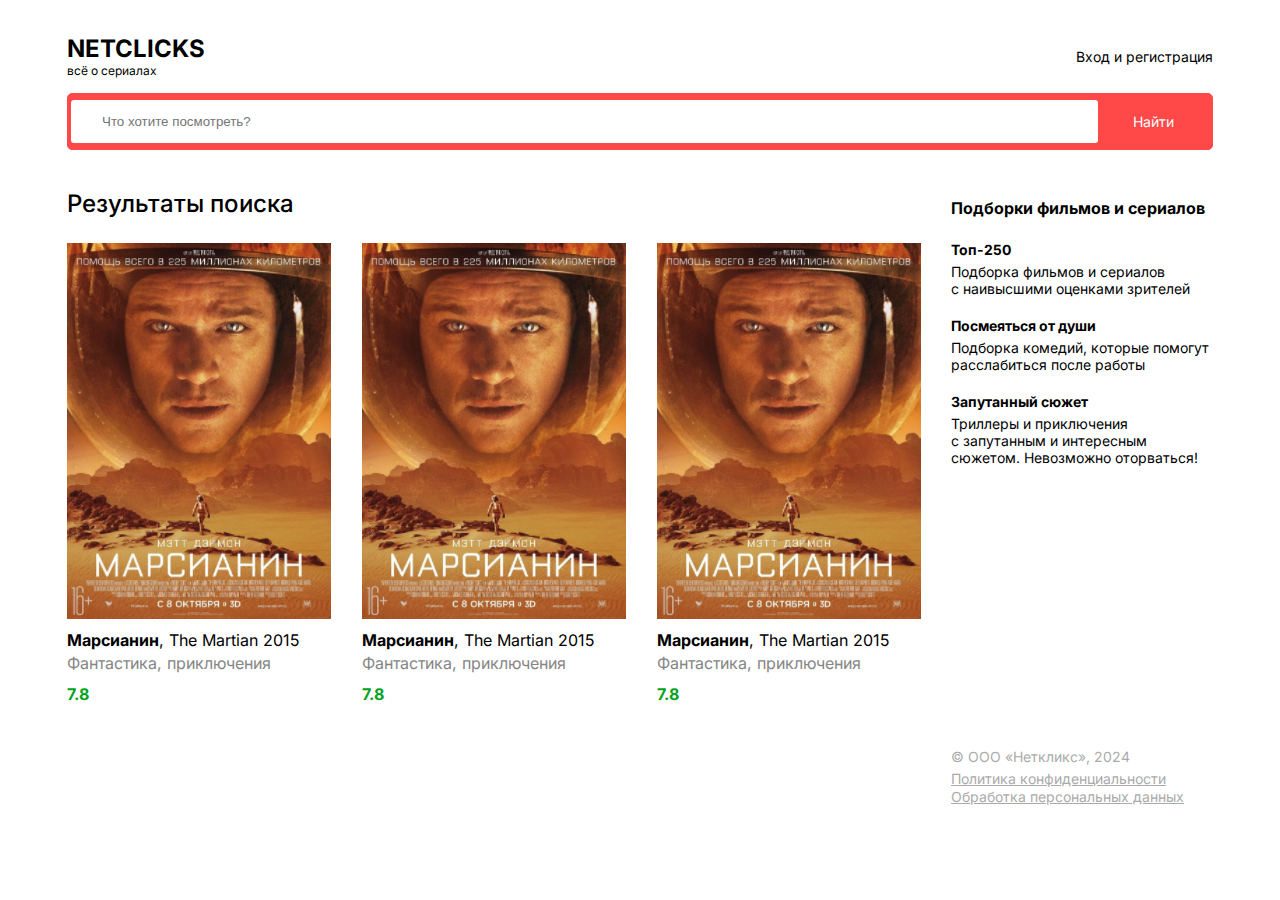
==== index.html @ c2b914e4 "day1" ====
<!DOCTYPE html>
<html lang="ru">
  <head>
    <meta charset="UTF-8" />
    <meta name="viewport" content="width=device-width, initial-scale=1.0" />
    <title>Netclicks</title>
    <link href="./css/style.css" rel="stylesheet" />
  </head>
  <body>
    <header class="header">
      <div class="container header__container">
        <a class="header__logo" href="/index.html">
          NETCLICKS
          <span class="header__logo-text">всё о сериалах</span>
        </a>
        <a class="header__btn">
          <span class="header__btn-text">Вход и регистрация</span>
          <img
            class="header__btn_mobile"
            src="./images/burger.svg"
            alt="кнопка меню"
            aria-label="кнопка мобильного меню"
          />
        </a>
      </div>
    </header>

    <main>
      <section class="search">
        <div class="container">
          <div class="search__content">
            <input
              class="search__input"
              type="text"
              placeholder="Что хотите посмотреть?"
            />
            <button class="search__btn">
              <span class="search__btn-text">Найти</span>
              <img
                class="search__btn_mobile"
                src="./images/search.svg"
                alt="кнопка поиска"
                aria-label="кнопка поиска"
              />
            </button>
          </div>
        </div>
      </section>

      <section class="content">
        <div class="container">
          <div class="content-wrap">
            <div class="content__itog-search">
              <h2 class="content__title">Результаты поиска</h2>

              <div class="content__selection-list">
                <!-- card -->
                <article class="content__selection card">
                  <a class="card__link" href="#">
                    <div class="card__img">
                      <img
                        class="card-img"
                        src="./images/img-film.png"
                        srcset="./images/img-film@2x.png 2x"
                        alt="баннер фильма"
                        aria-label="баннер фильма"
                      />
                    </div>

                    <div class="card__desc">
                      <h3 class="card__title">
                        <span class="card__title_bold">Марсианин</span>, The
                        Martian 2015
                      </h3>
                      <p class="card__category">Фантастика, приключения</p>
                      <p class="card__top">7.8</p>
                    </div>
                  </a>
                </article>
                <!-- duble -->
                <article class="content__selection card">
                  <a class="card__link" href="#">
                    <div class="card__img">
                      <img
                        class="card-img"
                        src="./images/img-film.png"
                        srcset="./images/img-film@2x.png 2x"
                        alt="баннер фильма"
                        aria-label="баннер фильма"
                      />
                    </div>

                    <div class="card__desc">
                      <h3 class="card__title">
                        <span class="card__title_bold">Марсианин</span>, The
                        Martian 2015
                      </h3>
                      <p class="card__category">Фантастика, приключения</p>
                      <p class="card__top">7.8</p>
                    </div>
                  </a>
                </article>

                <article class="content__selection card">
                  <a class="card__link" href="#">
                    <div class="card__img">
                      <img
                        class="card-img"
                        src="./images/img-film.png"
                        srcset="./images/img-film@2x.png 2x"
                        alt="баннер фильма"
                        aria-label="баннер фильма"
                      />
                    </div>

                    <div class="card__desc">
                      <h3 class="card__title">
                        <span class="card__title_bold">Марсианин</span>, The
                        Martian 2015
                      </h3>
                      <p class="card__category">Фантастика, приключения</p>
                      <p class="card__top">7.8</p>
                    </div>
                  </a>
                </article>
              </div>
            </div>

            <div class="content__side">
              <div class="content__set">
                <h2 class="content__set-title">Подборки фильмов и сериалов</h2>

                <div class="content__set-list">
                  <a class="content__set-item" href="#">
                    <h3 class="content__set-category">Топ-250</h3>
                    <p class="content__set-desc">
                      Подборка фильмов и&nbsp;сериалов с&nbsp;наивысшими оценками зрителей
                    </p>
                  </a>

                  <a class="content__set-item" href="#">
                    <h3 class="content__set-category">Посмеяться от&nbsp;души</h3>
                    <p class="content__set-desc">
                      Подборка комедий, которые помогут расслабиться после&nbsp;работы
                    </p>
                  </a>

                  <a class="content__set-item" href="#">
                    <h3 class="content__set-category">Запутанный сюжет</h3>
                    <p class="content__set-desc">
                      Триллеры и&nbsp;приключения с&nbsp;запутанным и&nbsp;интересным сюжетом. Невозможно оторваться!
                    </p>
                  </a>
                </div>
              </div>

              <div class="content__footer">
                <p class="content__footer-copiright">
                  © ООО «Неткликс», 2024
                </p>
                <a class="content__footer-privacy" href="#">
                  Политика конфиденциальности
                </a>
                <a class="content__footer-personal" href="#">
                  Обработка персональных данных
                </a>
              </div>
            </div>
          </div>
        </div>
      </section>
    </main>
  </body>
</html>
---- css/style.css ----
/* fonts */
/* inter-regular - cyrillic_latin */
@font-face {
  font-display: swap; /* Check https://developer.mozilla.org/en-US/docs/Web/CSS/@font-face/font-display for other options. */
  font-family: "Inter";
  font-style: normal;
  font-weight: 400;
  src: url("../fonts/inter-v18-cyrillic_latin-regular.woff2") format("woff2"),
    /* Chrome 36+, Opera 23+, Firefox 39+, Safari 12+, iOS 10+ */
      url("../fonts/inter-v18-cyrillic_latin-regular.ttf") format("truetype"); /* Chrome 4+, Firefox 3.5+, IE 9+, Safari 3.1+, iOS 4.2+, Android Browser 2.2+ */
}
/* inter-500 - cyrillic_latin */
@font-face {
  font-display: swap; /* Check https://developer.mozilla.org/en-US/docs/Web/CSS/@font-face/font-display for other options. */
  font-family: "Inter";
  font-style: normal;
  font-weight: 500;
  src: url("../fonts/inter-v18-cyrillic_latin-500.woff2") format("woff2"),
    /* Chrome 36+, Opera 23+, Firefox 39+, Safari 12+, iOS 10+ */
      url("../fonts/inter-v18-cyrillic_latin-500.ttf") format("truetype"); /* Chrome 4+, Firefox 3.5+, IE 9+, Safari 3.1+, iOS 4.2+, Android Browser 2.2+ */
}
/* inter-700 - cyrillic_latin */
@font-face {
  font-display: swap; /* Check https://developer.mozilla.org/en-US/docs/Web/CSS/@font-face/font-display for other options. */
  font-family: "Inter";
  font-style: normal;
  font-weight: 700;
  src: url("../fonts/inter-v18-cyrillic_latin-700.woff2") format("woff2"),
    /* Chrome 36+, Opera 23+, Firefox 39+, Safari 12+, iOS 10+ */
      url("../fonts/inter-v18-cyrillic_latin-700.ttf") format("truetype"); /* Chrome 4+, Firefox 3.5+, IE 9+, Safari 3.1+, iOS 4.2+, Android Browser 2.2+ */
}

* {
  box-sizing: border-box;
}
body {
  margin: 0;
  padding: 0;
}
a {
  text-decoration: none;
  color: inherit;
}
.container {
  margin: 0 auto;
  max-width: 1194px;
  padding: 0 24px;
}

/* header */
.header {
  padding-top: 34px;
}
.header__container {
  display: flex;
  justify-content: space-between;
  align-items: center;
}
.header__logo {
  display: block;
  color: rgb(0, 0, 0);
  font-family: Inter, sans-serif;
  font-size: 24px;
  font-weight: 700;
  line-height: 29px;
  text-align: left;
}
.header__logo-text {
  display: block;
  margin: 0;
  color: rgb(0, 0, 0);
  font-family: Inter, sans-serif;
  font-size: 12px;
  font-weight: 300;
  line-height: 15px;
}
.header__btn {
  display: flex;
  color: rgb(0, 0, 0);
  font-family: Inter, sans-serif;
  font-size: 14px;
  font-weight: 400;
  line-height: 17px;
  cursor: pointer;
  transition: all 0.3s ease-in-out;
}
.header__btn:hover {
  color: rgb(255, 73, 73);
}
.header__btn_mobile {
  display: none;
}
/* search */
.search {
  padding-top: 15px;
}
.search__content {
  border: 1px solid rgb(255, 73, 73);
  border-radius: 5px;
  background: rgb(255, 73, 73);
  display: flex;
  justify-content: space-between;
  align-items: center;
  padding: 3px;
}
.search__input {
  padding: 14px 31px;
  border: none;
  outline: none;
  border-radius: 3px;
  background: rgb(255, 255, 255);
  flex-grow: 1;
  min-width: 0;
}
.search__input:placeholder {
  color: rgb(135, 135, 135);
  font-family: Inter, sans-serif;
  font-size: 14px;
  font-weight: 400;
  line-height: 17px;
}
.search__btn {
  color: rgb(255, 255, 255);
  font-family: Inter, sans-serif;
  font-size: 14px;
  font-weight: 400;
  line-height: 17px;
  padding: 14px 33px;
  background-color: inherit;
  border-color: transparent;
  flex-grow: 0;
  cursor: pointer;
}
.search__btn_mobile {
  display: none;
}

/* content */
.content {
  padding-top: 39px;
}
.content-wrap {
  display: flex;
  gap: 39px 30px;
  margin-bottom: 94px;
}
.content__itog-search {
  flex-grow: 1;
}
.content__title {
  color: rgb(0, 0, 0);
  font-family: Inter, sans-serif;
  font-size: 24px;
  font-weight: 500;
  line-height: 29px;
  margin: 0 0 25px;
}
.content__selection-list {
  display: grid;
  grid-template-columns: repeat(3, 1fr);
  gap: 39px 30px;
}
.content__side {
  max-width: 262px;
  min-height: calc(100vh - 189px - 94px);
  display: flex;
  flex-direction: column;
  gap: 120px;
  justify-content: space-between;
  margin: 0 auto;
}
.content__set {
  align-items: flex-start;
  padding-top: 10px;
}
.content__set-title {
  color: rgb(0, 0, 0);
  font-family: Inter, sans-serif;
  font-size: 16px;
  font-weight: 700;
  line-height: 19px;
  margin: 0 0 23px;
}
.content__set-list {
  display: flex;
  flex-direction: column;
  gap: 20px;
}
.content__set-item {
  display: block;
}
.content__set-category {
  color: rgb(0, 0, 0);
  font-family: Inter, sans-serif;
  font-size: 14px;
  font-weight: 700;
  line-height: 17px;
  margin: 0 0 5px;
}
.content__set-desc {
  color: rgb(0, 0, 0);
  font-family: Inter, sans-serif;
  font-size: 14px;
  font-weight: 400;
  line-height: 17px;
  margin: 0;
}
.content__footer-copiright {
  color: rgb(170, 170, 170);
  font-family: Inter;
  font-size: 14px;
  font-weight: 400;
  line-height: 17px;
  margin: 0 0 5px;
}
.content__footer-privacy {
  color: rgb(170, 170, 170);
  font-family: Inter;
  font-size: 14px;
  font-weight: 400;
  line-height: 17px;
  text-decoration-line: underline;
  margin-bottom: 5px;
}
.content__footer-personal {
  color: rgb(170, 170, 170);
  font-family: Inter;
  font-size: 14px;
  font-weight: 400;
  line-height: 17px;
  text-decoration-line: underline;
}

/* card film */
.card {
  max-width: 264px;
  margin: 0 auto;
}
.card__img {
  width: 100%;
  font-size: 0;
}
.card-img {
  width: 100%;
  height: auto;
}
.card__desc {
  padding-top: 12px;
}
.card__title {
  color: rgb(0, 0, 0);
  font-family: Inter, sans-serif;
  font-size: 16px;
  font-weight: 400;
  line-height: 19px;
  margin: 0 0 4px;
}
.card__title_bold {
  font-weight: 700;
}
.card__category {
  color: rgb(134, 134, 134);
  font-family: Inter, sans-serif;
  font-size: 16px;
  font-weight: 400;
  line-height: 19px;
  margin: 0 0 12px;
}
.card__top {
  color: rgb(4, 163, 30);
  font-family: Inter, sans-serif;
  font-size: 16px;
  font-weight: 700;
  line-height: 19px;
  margin: 0;
}

@media (max-width: 768px) {
  .header__btn {
    align-self: flex-start;
  }
  .header__btn-text {
    display: none;
  }
  .header__btn_mobile {
    display: block;
  }
  .search__btn-text {
    display: none;
  }
  .search__btn_mobile {
    display: block;
  }
  .search__input {
    padding: 14px;
  }
  .content-wrap {
    flex-direction: column;
  }
  .content__selection-list {
    grid-template-columns: repeat(1, 1fr);
    gap: 39px 30px;
  }
  /* todo шрифты отредактировать */
}
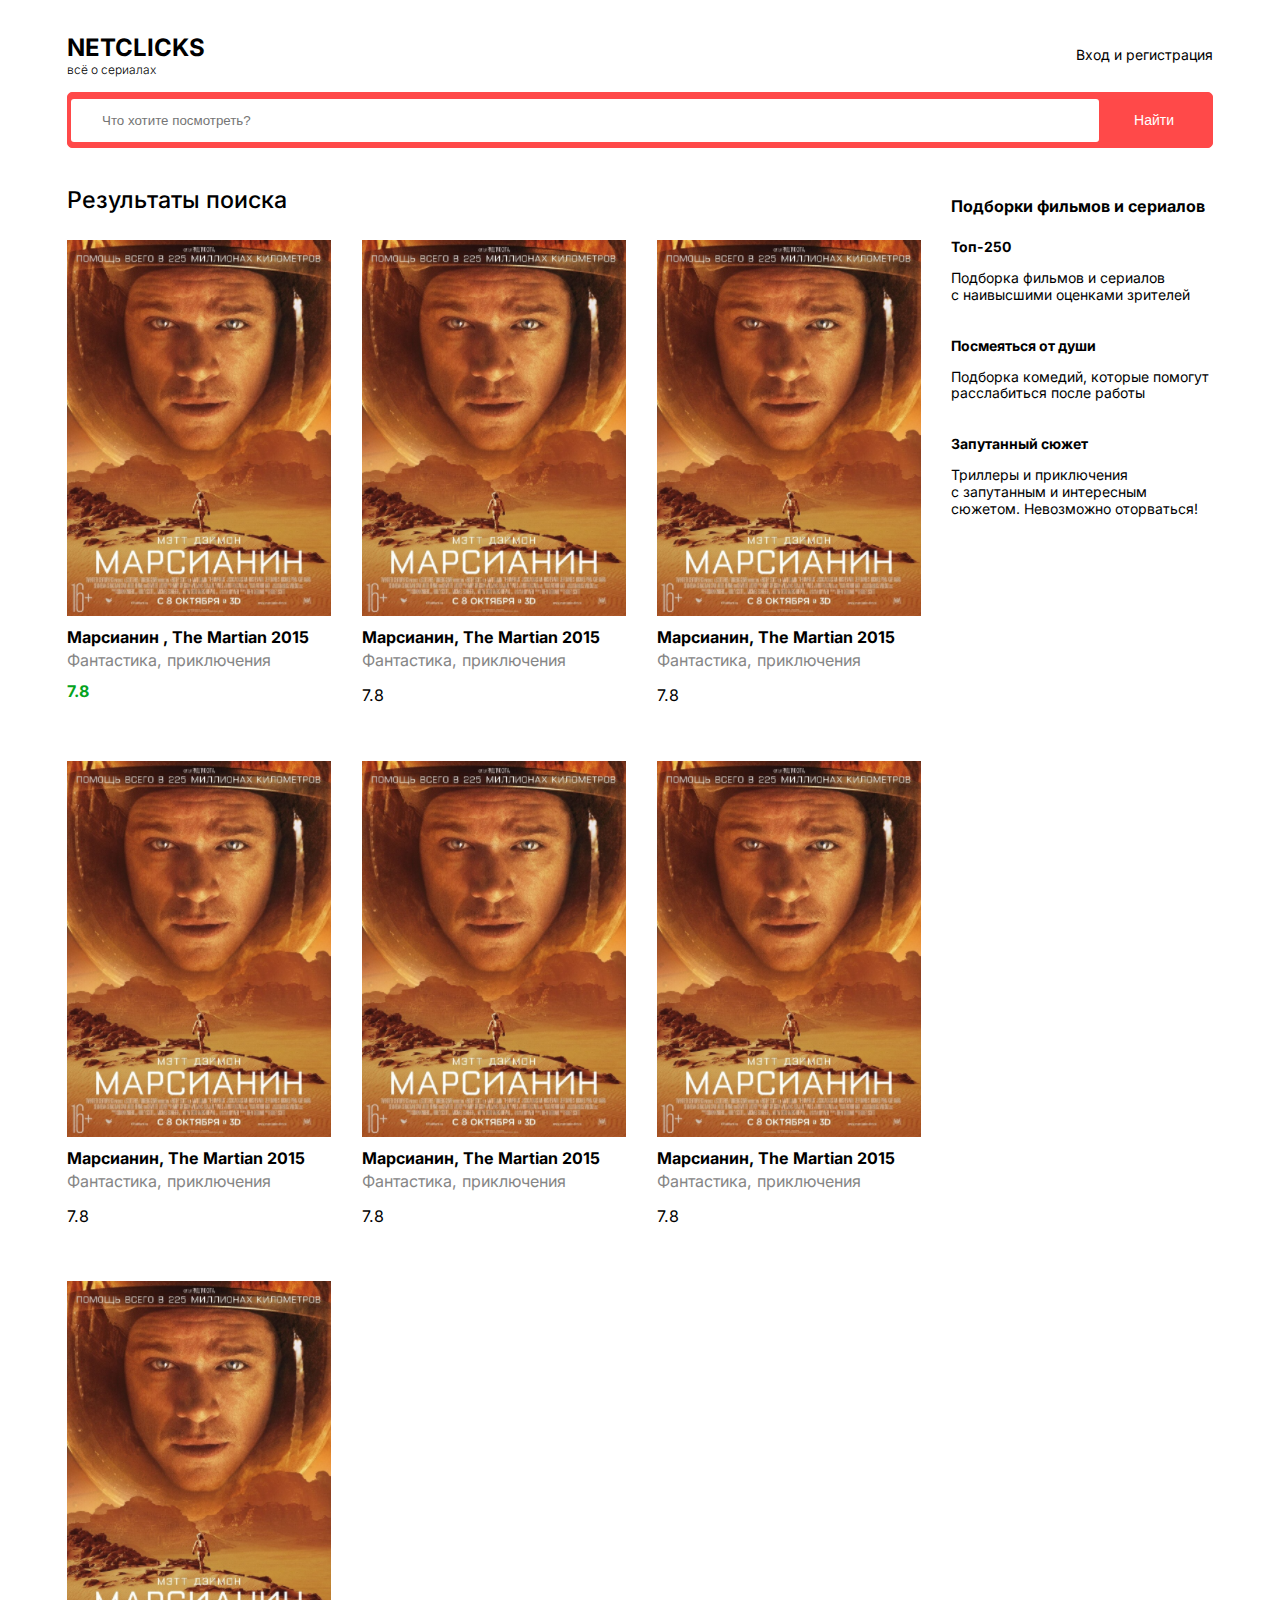
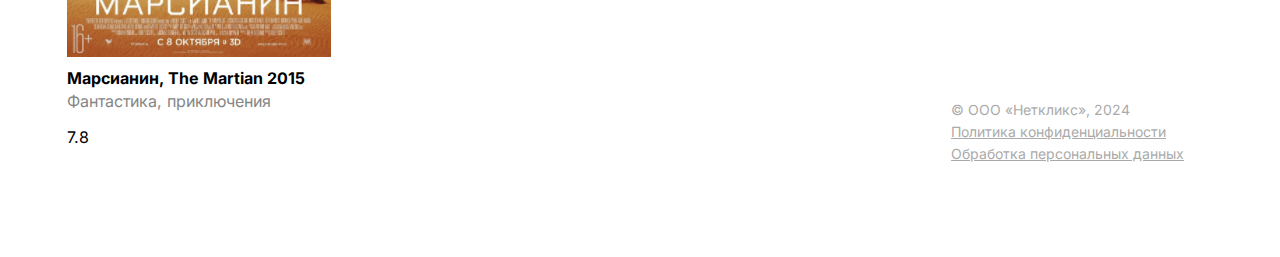
==== commit 91a2d050: "day2 add fonts" ====
--- a/index.html
+++ b/index.html
@@ -69,15 +69,107 @@
 
                     <div class="card__desc">
                       <h3 class="card__title">
-                        <span class="card__title_bold">Марсианин</span>, The
-                        Martian 2015
-                      </h3>
-                      <p class="card__category">Фантастика, приключения</p>
-                      <p class="card__top">7.8</p>
+                        <span class="card__title_bold">Марсианин</span>
+                        <span>, The Martian 2015</span>
+                      </h3>
+                      <p class="card__category">Фантастика, приключения</p>
+                      <p class="card__rating">7.8</p>
                     </div>
                   </a>
                 </article>
                 <!-- duble -->
+                <article class="content__selection card">
+                  <a class="card__link" href="#">
+                    <div class="card__img">
+                      <img
+                        class="card-img"
+                        src="./images/img-film.png"
+                        srcset="./images/img-film@2x.png 2x"
+                        alt="баннер фильма"
+                        aria-label="баннер фильма"
+                      />
+                    </div>
+
+                    <div class="card__desc">
+                      <h3 class="card__title">
+                        <span class="card__title_bold">Марсианин</span>, The
+                        Martian 2015
+                      </h3>
+                      <p class="card__category">Фантастика, приключения</p>
+                      <p class="card__top">7.8</p>
+                    </div>
+                  </a>
+                </article>
+
+                <article class="content__selection card">
+                  <a class="card__link" href="#">
+                    <div class="card__img">
+                      <img
+                        class="card-img"
+                        src="./images/img-film.png"
+                        srcset="./images/img-film@2x.png 2x"
+                        alt="баннер фильма"
+                        aria-label="баннер фильма"
+                      />
+                    </div>
+
+                    <div class="card__desc">
+                      <h3 class="card__title">
+                        <span class="card__title_bold">Марсианин</span>, The
+                        Martian 2015
+                      </h3>
+                      <p class="card__category">Фантастика, приключения</p>
+                      <p class="card__top">7.8</p>
+                    </div>
+                  </a>
+                </article>
+
+                <article class="content__selection card">
+                  <a class="card__link" href="#">
+                    <div class="card__img">
+                      <img
+                        class="card-img"
+                        src="./images/img-film.png"
+                        srcset="./images/img-film@2x.png 2x"
+                        alt="баннер фильма"
+                        aria-label="баннер фильма"
+                      />
+                    </div>
+
+                    <div class="card__desc">
+                      <h3 class="card__title">
+                        <span class="card__title_bold">Марсианин</span>, The
+                        Martian 2015
+                      </h3>
+                      <p class="card__category">Фантастика, приключения</p>
+                      <p class="card__top">7.8</p>
+                    </div>
+                  </a>
+                </article>
+
+                <article class="content__selection card">
+                  <a class="card__link" href="#">
+                    <div class="card__img">
+                      <img
+                        class="card-img"
+                        src="./images/img-film.png"
+                        srcset="./images/img-film@2x.png 2x"
+                        alt="баннер фильма"
+                        aria-label="баннер фильма"
+                      />
+                    </div>
+
+                    <div class="card__desc">
+                      <h3 class="card__title">
+                        <span class="card__title_bold">Марсианин</span>, The
+                        Martian 2015
+                      </h3>
+                      <p class="card__category">Фантастика, приключения</p>
+                      <p class="card__top">7.8</p>
+                    </div>
+                  </a>
+                </article>
+                
                 <article class="content__selection card">
                   <a class="card__link" href="#">
                     <div class="card__img">
--- a/css/style.css
+++ b/css/style.css
@@ -1,33 +1,39 @@
 /* fonts */
+/* inter-300 - cyrillic_latin */
+@font-face {
+  font-display: swap; /* Check https://developer.mozilla.org/en-US/docs/Web/CSS/@font-face/font-display for other options. */
+  font-family: 'Inter';
+  font-style: normal;
+  font-weight: 300;
+  src: url('../fonts/inter-v18-cyrillic_latin-300.woff2') format('woff2'), /* Chrome 36+, Opera 23+, Firefox 39+, Safari 12+, iOS 10+ */
+       url('../fonts/inter-v18-cyrillic_latin-300.ttf') format('truetype'); /* Chrome 4+, Firefox 3.5+, IE 9+, Safari 3.1+, iOS 4.2+, Android Browser 2.2+ */
+}
 /* inter-regular - cyrillic_latin */
 @font-face {
   font-display: swap; /* Check https://developer.mozilla.org/en-US/docs/Web/CSS/@font-face/font-display for other options. */
-  font-family: "Inter";
+  font-family: 'Inter';
   font-style: normal;
   font-weight: 400;
-  src: url("../fonts/inter-v18-cyrillic_latin-regular.woff2") format("woff2"),
-    /* Chrome 36+, Opera 23+, Firefox 39+, Safari 12+, iOS 10+ */
-      url("../fonts/inter-v18-cyrillic_latin-regular.ttf") format("truetype"); /* Chrome 4+, Firefox 3.5+, IE 9+, Safari 3.1+, iOS 4.2+, Android Browser 2.2+ */
+  src: url('../fonts/inter-v18-cyrillic_latin-regular.woff2') format('woff2'), /* Chrome 36+, Opera 23+, Firefox 39+, Safari 12+, iOS 10+ */
+       url('../fonts/inter-v18-cyrillic_latin-regular.ttf') format('truetype'); /* Chrome 4+, Firefox 3.5+, IE 9+, Safari 3.1+, iOS 4.2+, Android Browser 2.2+ */
 }
 /* inter-500 - cyrillic_latin */
 @font-face {
   font-display: swap; /* Check https://developer.mozilla.org/en-US/docs/Web/CSS/@font-face/font-display for other options. */
-  font-family: "Inter";
+  font-family: 'Inter';
   font-style: normal;
   font-weight: 500;
-  src: url("../fonts/inter-v18-cyrillic_latin-500.woff2") format("woff2"),
-    /* Chrome 36+, Opera 23+, Firefox 39+, Safari 12+, iOS 10+ */
-      url("../fonts/inter-v18-cyrillic_latin-500.ttf") format("truetype"); /* Chrome 4+, Firefox 3.5+, IE 9+, Safari 3.1+, iOS 4.2+, Android Browser 2.2+ */
+  src: url('../fonts/inter-v18-cyrillic_latin-500.woff2') format('woff2'), /* Chrome 36+, Opera 23+, Firefox 39+, Safari 12+, iOS 10+ */
+       url('../fonts/inter-v18-cyrillic_latin-500.ttf') format('truetype'); /* Chrome 4+, Firefox 3.5+, IE 9+, Safari 3.1+, iOS 4.2+, Android Browser 2.2+ */
 }
 /* inter-700 - cyrillic_latin */
 @font-face {
   font-display: swap; /* Check https://developer.mozilla.org/en-US/docs/Web/CSS/@font-face/font-display for other options. */
-  font-family: "Inter";
-  font-style: normal;
-  font-weight: 700;
-  src: url("../fonts/inter-v18-cyrillic_latin-700.woff2") format("woff2"),
-    /* Chrome 36+, Opera 23+, Firefox 39+, Safari 12+, iOS 10+ */
-      url("../fonts/inter-v18-cyrillic_latin-700.ttf") format("truetype"); /* Chrome 4+, Firefox 3.5+, IE 9+, Safari 3.1+, iOS 4.2+, Android Browser 2.2+ */
+  font-family: 'Inter';
+  font-style: normal;
+  font-weight: 700;
+  src: url('../fonts/inter-v18-cyrillic_latin-700.woff2') format('woff2'), /* Chrome 36+, Opera 23+, Firefox 39+, Safari 12+, iOS 10+ */
+       url('../fonts/inter-v18-cyrillic_latin-700.ttf') format('truetype'); /* Chrome 4+, Firefox 3.5+, IE 9+, Safari 3.1+, iOS 4.2+, Android Browser 2.2+ */
 }
 
 * {
@@ -36,6 +42,10 @@
 body {
   margin: 0;
   padding: 0;
+  font-family: Inter, sans-serif;
+  font-weight: normal;
+  line-height: 1.2;
+  color: rgb(0, 0, 0);
 }
 a {
   text-decoration: none;
@@ -58,29 +68,19 @@
 }
 .header__logo {
   display: block;
-  color: rgb(0, 0, 0);
-  font-family: Inter, sans-serif;
   font-size: 24px;
   font-weight: 700;
-  line-height: 29px;
   text-align: left;
 }
 .header__logo-text {
   display: block;
   margin: 0;
-  color: rgb(0, 0, 0);
-  font-family: Inter, sans-serif;
   font-size: 12px;
   font-weight: 300;
-  line-height: 15px;
 }
 .header__btn {
   display: flex;
-  color: rgb(0, 0, 0);
-  font-family: Inter, sans-serif;
-  font-size: 14px;
-  font-weight: 400;
-  line-height: 17px;
+  font-size: 14px;
   cursor: pointer;
   transition: all 0.3s ease-in-out;
 }
@@ -114,17 +114,11 @@
 }
 .search__input:placeholder {
   color: rgb(135, 135, 135);
-  font-family: Inter, sans-serif;
-  font-size: 14px;
-  font-weight: 400;
-  line-height: 17px;
+  font-size: 14px;
 }
 .search__btn {
   color: rgb(255, 255, 255);
-  font-family: Inter, sans-serif;
-  font-size: 14px;
-  font-weight: 400;
-  line-height: 17px;
+  font-size: 14px;
   padding: 14px 33px;
   background-color: inherit;
   border-color: transparent;
@@ -148,11 +142,9 @@
   flex-grow: 1;
 }
 .content__title {
-  color: rgb(0, 0, 0);
-  font-family: Inter, sans-serif;
-  font-size: 24px;
+  /* font-size: 24px; */
+  font-size: clamp(1.125rem, 1.018rem + 0.54vw, 1.5rem);
   font-weight: 500;
-  line-height: 29px;
   margin: 0 0 25px;
 }
 .content__selection-list {
@@ -174,11 +166,8 @@
   padding-top: 10px;
 }
 .content__set-title {
-  color: rgb(0, 0, 0);
-  font-family: Inter, sans-serif;
-  font-size: 16px;
-  font-weight: 700;
-  line-height: 19px;
+  font-size: 16px;
+  font-weight: 700;
   margin: 0 0 23px;
 }
 .content__set-list {
@@ -190,45 +179,34 @@
   display: block;
 }
 .content__set-category {
-  color: rgb(0, 0, 0);
-  font-family: Inter, sans-serif;
-  font-size: 14px;
-  font-weight: 700;
-  line-height: 17px;
+  font-size: 14px;
+  font-weight: 700;
   margin: 0 0 5px;
 }
 .content__set-desc {
-  color: rgb(0, 0, 0);
-  font-family: Inter, sans-serif;
-  font-size: 14px;
-  font-weight: 400;
-  line-height: 17px;
-  margin: 0;
+  font-size: 14px;
 }
 .content__footer-copiright {
   color: rgb(170, 170, 170);
   font-family: Inter;
   font-size: 14px;
-  font-weight: 400;
-  line-height: 17px;
   margin: 0 0 5px;
 }
 .content__footer-privacy {
+  display: block;
   color: rgb(170, 170, 170);
   font-family: Inter;
   font-size: 14px;
-  font-weight: 400;
-  line-height: 17px;
   text-decoration-line: underline;
-  margin-bottom: 5px;
+  margin: 0 0 5px;
 }
 .content__footer-personal {
+  display: block;
   color: rgb(170, 170, 170);
   font-family: Inter;
   font-size: 14px;
-  font-weight: 400;
-  line-height: 17px;
   text-decoration-line: underline;
+  margin: 0;
 }
 
 /* card film */
@@ -248,11 +226,8 @@
   padding-top: 12px;
 }
 .card__title {
-  color: rgb(0, 0, 0);
-  font-family: Inter, sans-serif;
-  font-size: 16px;
-  font-weight: 400;
-  line-height: 19px;
+  font-size: 16px;
+
   margin: 0 0 4px;
 }
 .card__title_bold {
@@ -260,18 +235,13 @@
 }
 .card__category {
   color: rgb(134, 134, 134);
-  font-family: Inter, sans-serif;
-  font-size: 16px;
-  font-weight: 400;
-  line-height: 19px;
+  font-size: 16px;
   margin: 0 0 12px;
 }
-.card__top {
+.card__rating {
   color: rgb(4, 163, 30);
-  font-family: Inter, sans-serif;
-  font-size: 16px;
-  font-weight: 700;
-  line-height: 19px;
+  font-size: 16px;
+  font-weight: 700;
   margin: 0;
 }
 
@@ -301,5 +271,4 @@
     grid-template-columns: repeat(1, 1fr);
     gap: 39px 30px;
   }
-  /* todo шрифты отредактировать */
-}
+}
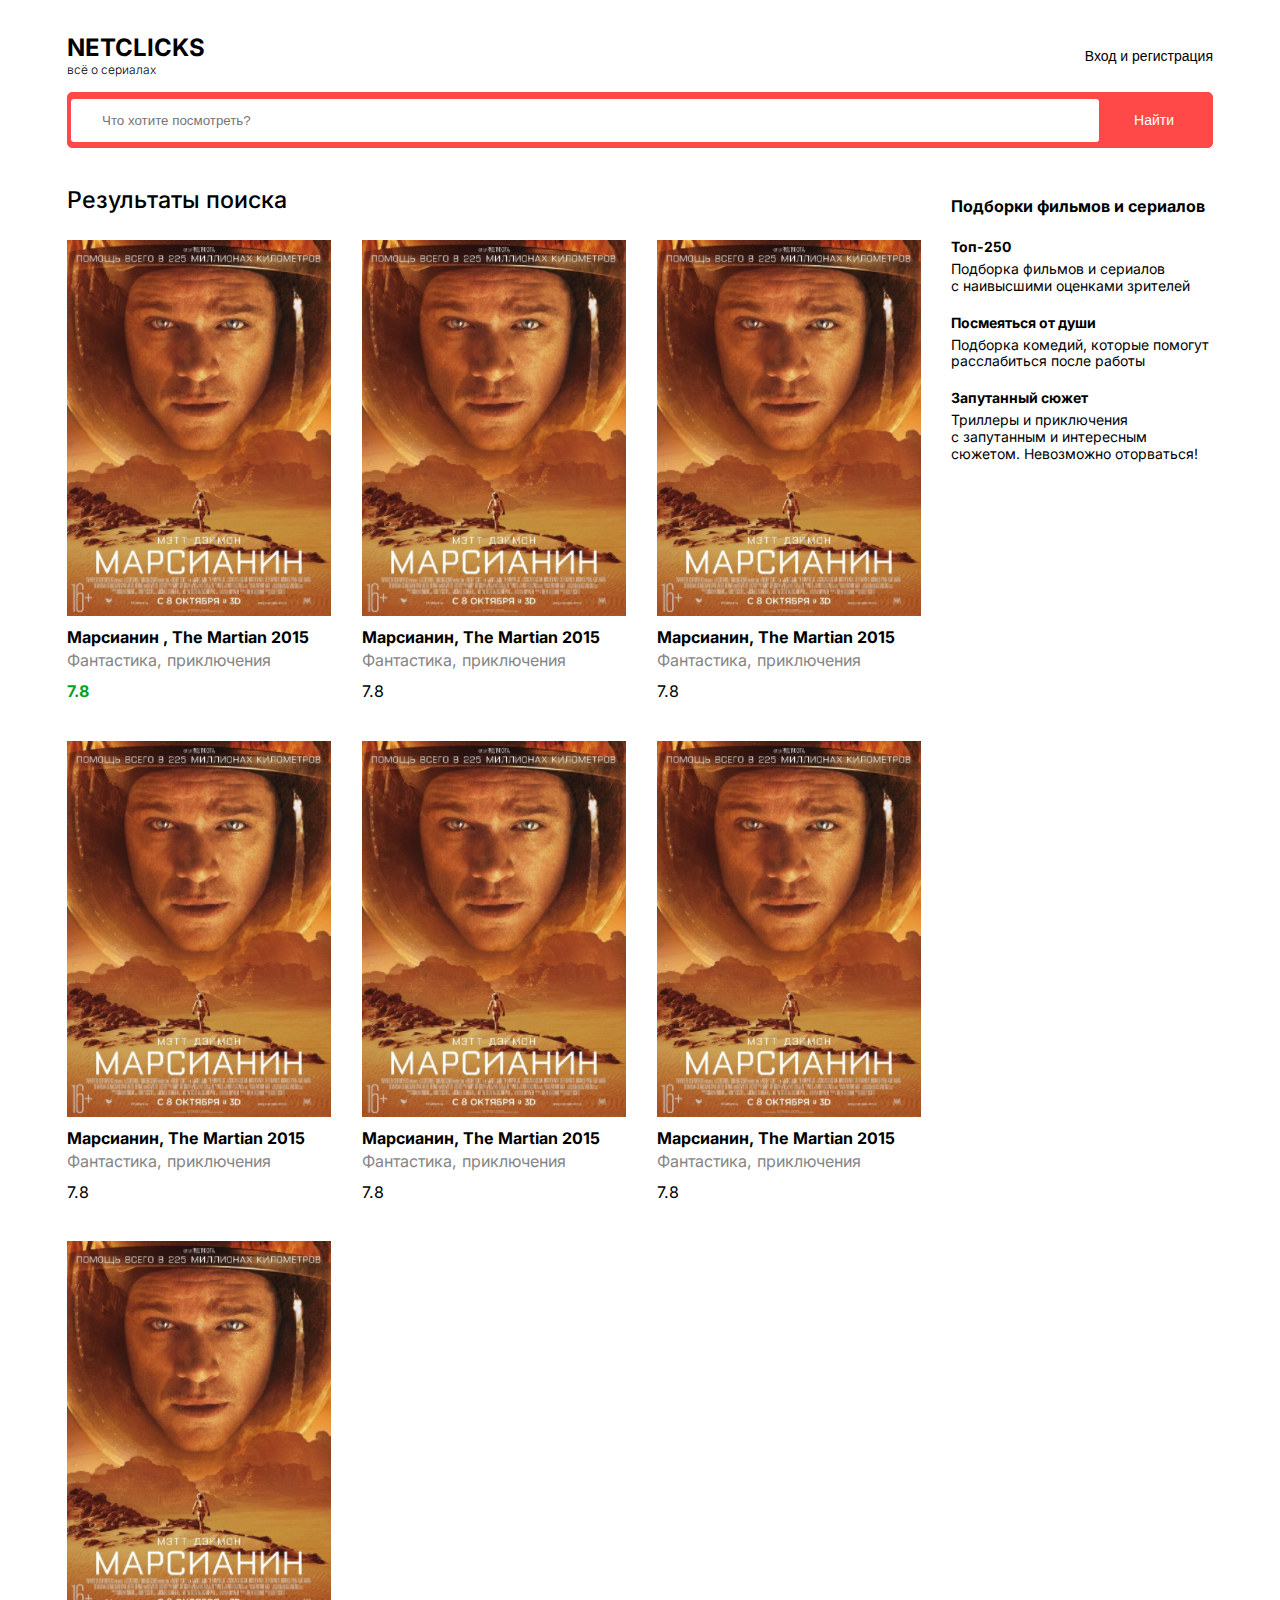
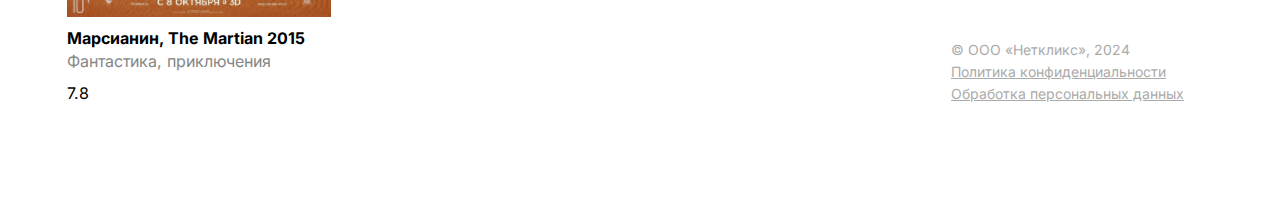
==== commit 5369e7d8: "day2 add film-page" ====
--- a/index.html
+++ b/index.html
@@ -13,7 +13,7 @@
           NETCLICKS
           <span class="header__logo-text">всё о сериалах</span>
         </a>
-        <a class="header__btn">
+        <button class="header__btn">
           <span class="header__btn-text">Вход и регистрация</span>
           <img
             class="header__btn_mobile"
@@ -21,14 +21,16 @@
             alt="кнопка меню"
             aria-label="кнопка мобильного меню"
           />
-        </a>
+        </button>
       </div>
     </header>
 
     <main>
+      <h1 class="hidden"></h1>
       <section class="search">
         <div class="container">
           <div class="search__content">
+            <h2 class="hidden">Поиск по сайту</h2>
             <input
               class="search__input"
               type="text"
@@ -56,7 +58,7 @@
               <div class="content__selection-list">
                 <!-- card -->
                 <article class="content__selection card">
-                  <a class="card__link" href="#">
+                  <a class="card__link" href="./pages/film.html">
                     <div class="card__img">
                       <img
                         class="card-img"
@@ -79,76 +81,76 @@
                 </article>
                 <!-- duble -->
                 <article class="content__selection card">
-                  <a class="card__link" href="#">
-                    <div class="card__img">
-                      <img
-                        class="card-img"
-                        src="./images/img-film.png"
-                        srcset="./images/img-film@2x.png 2x"
-                        alt="баннер фильма"
-                        aria-label="баннер фильма"
-                      />
-                    </div>
-
-                    <div class="card__desc">
-                      <h3 class="card__title">
-                        <span class="card__title_bold">Марсианин</span>, The
-                        Martian 2015
-                      </h3>
-                      <p class="card__category">Фантастика, приключения</p>
-                      <p class="card__top">7.8</p>
-                    </div>
-                  </a>
-                </article>
-
-                <article class="content__selection card">
-                  <a class="card__link" href="#">
-                    <div class="card__img">
-                      <img
-                        class="card-img"
-                        src="./images/img-film.png"
-                        srcset="./images/img-film@2x.png 2x"
-                        alt="баннер фильма"
-                        aria-label="баннер фильма"
-                      />
-                    </div>
-
-                    <div class="card__desc">
-                      <h3 class="card__title">
-                        <span class="card__title_bold">Марсианин</span>, The
-                        Martian 2015
-                      </h3>
-                      <p class="card__category">Фантастика, приключения</p>
-                      <p class="card__top">7.8</p>
-                    </div>
-                  </a>
-                </article>
-
-                <article class="content__selection card">
-                  <a class="card__link" href="#">
-                    <div class="card__img">
-                      <img
-                        class="card-img"
-                        src="./images/img-film.png"
-                        srcset="./images/img-film@2x.png 2x"
-                        alt="баннер фильма"
-                        aria-label="баннер фильма"
-                      />
-                    </div>
-
-                    <div class="card__desc">
-                      <h3 class="card__title">
-                        <span class="card__title_bold">Марсианин</span>, The
-                        Martian 2015
-                      </h3>
-                      <p class="card__category">Фантастика, приключения</p>
-                      <p class="card__top">7.8</p>
-                    </div>
-                  </a>
-                </article>
-
-                <article class="content__selection card">
-                  <a class="card__link" href="#">
+                   <a class="card__link" href="./pages/film.html">
+                    <div class="card__img">
+                      <img
+                        class="card-img"
+                        src="./images/img-film.png"
+                        srcset="./images/img-film@2x.png 2x"
+                        alt="баннер фильма"
+                        aria-label="баннер фильма"
+                      />
+                    </div>
+
+                    <div class="card__desc">
+                      <h3 class="card__title">
+                        <span class="card__title_bold">Марсианин</span>, The
+                        Martian 2015
+                      </h3>
+                      <p class="card__category">Фантастика, приключения</p>
+                      <p class="card__top">7.8</p>
+                    </div>
+                  </a>
+                </article>
+
+                <article class="content__selection card">
+                   <a class="card__link" href="./pages/film.html">
+                    <div class="card__img">
+                      <img
+                        class="card-img"
+                        src="./images/img-film.png"
+                        srcset="./images/img-film@2x.png 2x"
+                        alt="баннер фильма"
+                        aria-label="баннер фильма"
+                      />
+                    </div>
+
+                    <div class="card__desc">
+                      <h3 class="card__title">
+                        <span class="card__title_bold">Марсианин</span>, The
+                        Martian 2015
+                      </h3>
+                      <p class="card__category">Фантастика, приключения</p>
+                      <p class="card__top">7.8</p>
+                    </div>
+                  </a>
+                </article>
+
+                <article class="content__selection card">
+                   <a class="card__link" href="./pages/film.html">
+                    <div class="card__img">
+                      <img
+                        class="card-img"
+                        src="./images/img-film.png"
+                        srcset="./images/img-film@2x.png 2x"
+                        alt="баннер фильма"
+                        aria-label="баннер фильма"
+                      />
+                    </div>
+
+                    <div class="card__desc">
+                      <h3 class="card__title">
+                        <span class="card__title_bold">Марсианин</span>, The
+                        Martian 2015
+                      </h3>
+                      <p class="card__category">Фантастика, приключения</p>
+                      <p class="card__top">7.8</p>
+                    </div>
+                  </a>
+                </article>
+
+                <article class="content__selection card">
+                   <a class="card__link" href="./pages/film.html">
                     <div class="card__img">
                       <img
                         class="card-img"
@@ -171,30 +173,30 @@
                 </article>
                 
                 <article class="content__selection card">
-                  <a class="card__link" href="#">
-                    <div class="card__img">
-                      <img
-                        class="card-img"
-                        src="./images/img-film.png"
-                        srcset="./images/img-film@2x.png 2x"
-                        alt="баннер фильма"
-                        aria-label="баннер фильма"
-                      />
-                    </div>
-
-                    <div class="card__desc">
-                      <h3 class="card__title">
-                        <span class="card__title_bold">Марсианин</span>, The
-                        Martian 2015
-                      </h3>
-                      <p class="card__category">Фантастика, приключения</p>
-                      <p class="card__top">7.8</p>
-                    </div>
-                  </a>
-                </article>
-
-                <article class="content__selection card">
-                  <a class="card__link" href="#">
+                   <a class="card__link" href="./pages/film.html">
+                    <div class="card__img">
+                      <img
+                        class="card-img"
+                        src="./images/img-film.png"
+                        srcset="./images/img-film@2x.png 2x"
+                        alt="баннер фильма"
+                        aria-label="баннер фильма"
+                      />
+                    </div>
+
+                    <div class="card__desc">
+                      <h3 class="card__title">
+                        <span class="card__title_bold">Марсианин</span>, The
+                        Martian 2015
+                      </h3>
+                      <p class="card__category">Фантастика, приключения</p>
+                      <p class="card__top">7.8</p>
+                    </div>
+                  </a>
+                </article>
+
+                <article class="content__selection card">
+                   <a class="card__link" href="./pages/film.html">
                     <div class="card__img">
                       <img
                         class="card-img"
--- a/css/style.css
+++ b/css/style.css
@@ -2,42 +2,48 @@
 /* inter-300 - cyrillic_latin */
 @font-face {
   font-display: swap; /* Check https://developer.mozilla.org/en-US/docs/Web/CSS/@font-face/font-display for other options. */
-  font-family: 'Inter';
+  font-family: "Inter";
   font-style: normal;
   font-weight: 300;
-  src: url('../fonts/inter-v18-cyrillic_latin-300.woff2') format('woff2'), /* Chrome 36+, Opera 23+, Firefox 39+, Safari 12+, iOS 10+ */
-       url('../fonts/inter-v18-cyrillic_latin-300.ttf') format('truetype'); /* Chrome 4+, Firefox 3.5+, IE 9+, Safari 3.1+, iOS 4.2+, Android Browser 2.2+ */
+  src: url("../fonts/inter-v18-cyrillic_latin-300.woff2") format("woff2"),
+    /* Chrome 36+, Opera 23+, Firefox 39+, Safari 12+, iOS 10+ */
+      url("../fonts/inter-v18-cyrillic_latin-300.ttf") format("truetype"); /* Chrome 4+, Firefox 3.5+, IE 9+, Safari 3.1+, iOS 4.2+, Android Browser 2.2+ */
 }
 /* inter-regular - cyrillic_latin */
 @font-face {
   font-display: swap; /* Check https://developer.mozilla.org/en-US/docs/Web/CSS/@font-face/font-display for other options. */
-  font-family: 'Inter';
+  font-family: "Inter";
   font-style: normal;
   font-weight: 400;
-  src: url('../fonts/inter-v18-cyrillic_latin-regular.woff2') format('woff2'), /* Chrome 36+, Opera 23+, Firefox 39+, Safari 12+, iOS 10+ */
-       url('../fonts/inter-v18-cyrillic_latin-regular.ttf') format('truetype'); /* Chrome 4+, Firefox 3.5+, IE 9+, Safari 3.1+, iOS 4.2+, Android Browser 2.2+ */
+  src: url("../fonts/inter-v18-cyrillic_latin-regular.woff2") format("woff2"),
+    /* Chrome 36+, Opera 23+, Firefox 39+, Safari 12+, iOS 10+ */
+      url("../fonts/inter-v18-cyrillic_latin-regular.ttf") format("truetype"); /* Chrome 4+, Firefox 3.5+, IE 9+, Safari 3.1+, iOS 4.2+, Android Browser 2.2+ */
 }
 /* inter-500 - cyrillic_latin */
 @font-face {
   font-display: swap; /* Check https://developer.mozilla.org/en-US/docs/Web/CSS/@font-face/font-display for other options. */
-  font-family: 'Inter';
+  font-family: "Inter";
   font-style: normal;
   font-weight: 500;
-  src: url('../fonts/inter-v18-cyrillic_latin-500.woff2') format('woff2'), /* Chrome 36+, Opera 23+, Firefox 39+, Safari 12+, iOS 10+ */
-       url('../fonts/inter-v18-cyrillic_latin-500.ttf') format('truetype'); /* Chrome 4+, Firefox 3.5+, IE 9+, Safari 3.1+, iOS 4.2+, Android Browser 2.2+ */
+  src: url("../fonts/inter-v18-cyrillic_latin-500.woff2") format("woff2"),
+    /* Chrome 36+, Opera 23+, Firefox 39+, Safari 12+, iOS 10+ */
+      url("../fonts/inter-v18-cyrillic_latin-500.ttf") format("truetype"); /* Chrome 4+, Firefox 3.5+, IE 9+, Safari 3.1+, iOS 4.2+, Android Browser 2.2+ */
 }
 /* inter-700 - cyrillic_latin */
 @font-face {
   font-display: swap; /* Check https://developer.mozilla.org/en-US/docs/Web/CSS/@font-face/font-display for other options. */
-  font-family: 'Inter';
+  font-family: "Inter";
   font-style: normal;
   font-weight: 700;
-  src: url('../fonts/inter-v18-cyrillic_latin-700.woff2') format('woff2'), /* Chrome 36+, Opera 23+, Firefox 39+, Safari 12+, iOS 10+ */
-       url('../fonts/inter-v18-cyrillic_latin-700.ttf') format('truetype'); /* Chrome 4+, Firefox 3.5+, IE 9+, Safari 3.1+, iOS 4.2+, Android Browser 2.2+ */
+  src: url("../fonts/inter-v18-cyrillic_latin-700.woff2") format("woff2"),
+    /* Chrome 36+, Opera 23+, Firefox 39+, Safari 12+, iOS 10+ */
+      url("../fonts/inter-v18-cyrillic_latin-700.ttf") format("truetype"); /* Chrome 4+, Firefox 3.5+, IE 9+, Safari 3.1+, iOS 4.2+, Android Browser 2.2+ */
 }
 
 * {
   box-sizing: border-box;
+  margin: 0;
+  padding: 0;
 }
 body {
   margin: 0;
@@ -47,6 +53,9 @@
   line-height: 1.2;
   color: rgb(0, 0, 0);
 }
+.hidden {
+  display: none;
+}
 a {
   text-decoration: none;
   color: inherit;
@@ -83,6 +92,9 @@
   font-size: 14px;
   cursor: pointer;
   transition: all 0.3s ease-in-out;
+  appearance: none;
+  border: none;
+  background-color: transparent;
 }
 .header__btn:hover {
   color: rgb(255, 73, 73);
@@ -133,12 +145,19 @@
 .content {
   padding-top: 39px;
 }
+.content_film {
+  padding-top: 52px;
+}
 .content-wrap {
   display: flex;
   gap: 39px 30px;
   margin-bottom: 94px;
 }
-.content__itog-search {
+.content-wrap_film {
+  gap: 60px 43px;
+}
+.content__itog-search,
+.content__film {
   flex-grow: 1;
 }
 .content__title {
@@ -153,13 +172,14 @@
   gap: 39px 30px;
 }
 .content__side {
-  max-width: 262px;
+  width: 262px;
   min-height: calc(100vh - 189px - 94px);
   display: flex;
   flex-direction: column;
   gap: 120px;
   justify-content: space-between;
-  margin: 0 auto;
+  /* margin: 0 auto; */
+  flex-grow: 0;
 }
 .content__set {
   align-items: flex-start;
@@ -227,7 +247,6 @@
 }
 .card__title {
   font-size: 16px;
-
   margin: 0 0 4px;
 }
 .card__title_bold {
@@ -245,6 +264,76 @@
   margin: 0;
 }
 
+/* film page */
+.film {
+  width: 100%;
+  max-width: 838px;
+  display: flex;
+  gap: 12px 28px;
+}
+.film__img {
+  width: 100%;
+  max-width: 460px;
+  font-size: 0;
+  border-radius: 10px;
+}
+.film-img {
+  width: 100%;
+  height: auto;
+}
+.film__desc {
+  display: flex;
+  flex-direction: column;
+  justify-content: space-between;
+  gap: 30px;
+  max-width: 350px;
+}
+.film__title {
+  font-size: 24px;
+  font-weight: 400;
+  margin: 0 0 3px;
+}
+.film__title_bold {
+  font-weight: 700;
+}
+.film__category {
+  color: rgb(134, 134, 134);
+  font-size: 16px;
+  margin: 0 0 2px;
+}
+.film__rating {
+  color: rgb(4, 163, 30);
+  font-size: 16px;
+  font-weight: 700;
+  margin: 0 0 29px;
+}
+.film__info {
+  font-size: 14px;
+}
+.film__info-p:not(:last-child) {
+  margin: 0 0 12px;
+}
+.film__btn-run {
+  padding: 16px 101px;
+  border: none;
+  border-radius: 5px;
+  color: rgb(255, 255, 255);
+  font-size: 14px;
+  background-color: rgb(255, 73, 73);
+}
+
+@media (max-width: 991px) {
+  .content__selection-list {
+    grid-template-columns: repeat(2, 1fr);
+  }
+  .film {
+    flex-direction: column;
+    align-items: center;
+  }
+  .film__desc {
+    max-width: 460px;
+  }
+}
 @media (max-width: 768px) {
   .header__btn {
     align-self: flex-start;
@@ -266,9 +355,13 @@
   }
   .content-wrap {
     flex-direction: column;
+    margin-bottom: 25px;
   }
   .content__selection-list {
     grid-template-columns: repeat(1, 1fr);
     gap: 39px 30px;
   }
-}
+  .content__side {
+    min-height: 120px;
+  }
+}
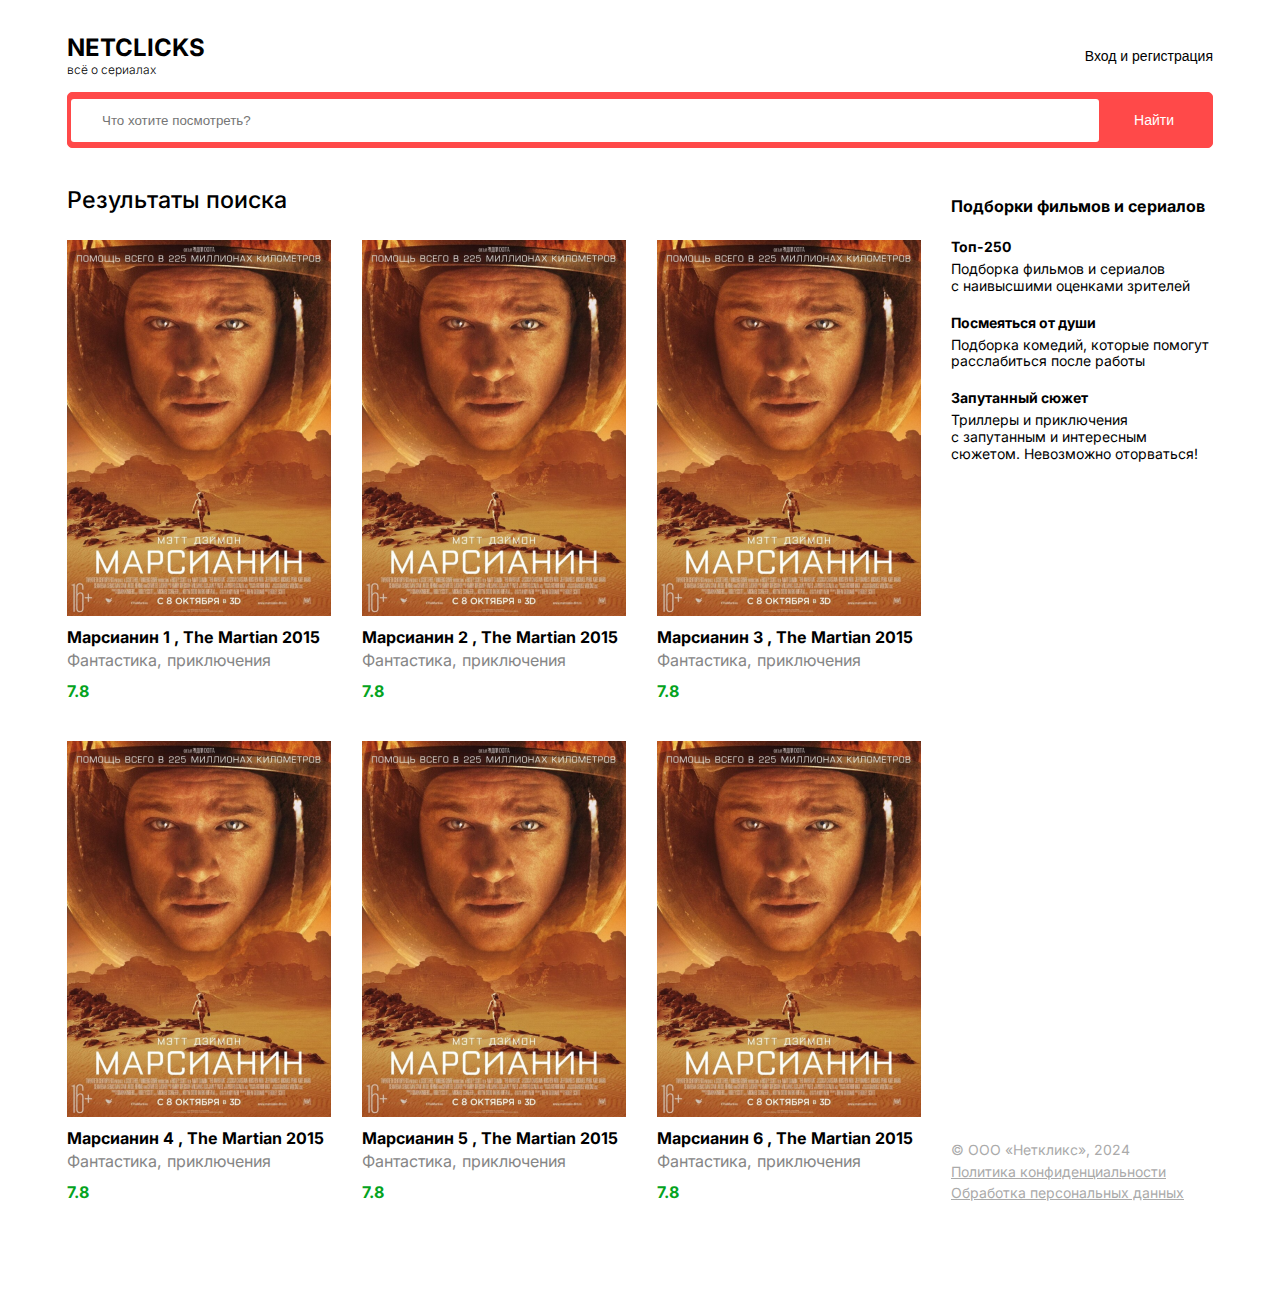
==== commit 4ee60b4d: "day3 add search.filter" ====
--- a/index.html
+++ b/index.html
@@ -5,6 +5,8 @@
     <meta name="viewport" content="width=device-width, initial-scale=1.0" />
     <title>Netclicks</title>
     <link href="./css/style.css" rel="stylesheet" />
+
+    <script src="./js/index.js" defer></script>
   </head>
   <body>
     <header class="header">
@@ -26,17 +28,18 @@
     </header>
 
     <main>
-      <h1 class="hidden"></h1>
+      <h1 class="hidden">Тренировочный сайт</h1>
       <section class="search">
         <div class="container">
           <div class="search__content">
             <h2 class="hidden">Поиск по сайту</h2>
             <input
               class="search__input"
+              id="search-input"
               type="text"
               placeholder="Что хотите посмотреть?"
             />
-            <button class="search__btn">
+            <button class="search__btn" id="search-btn">
               <span class="search__btn-text">Найти</span>
               <img
                 class="search__btn_mobile"
